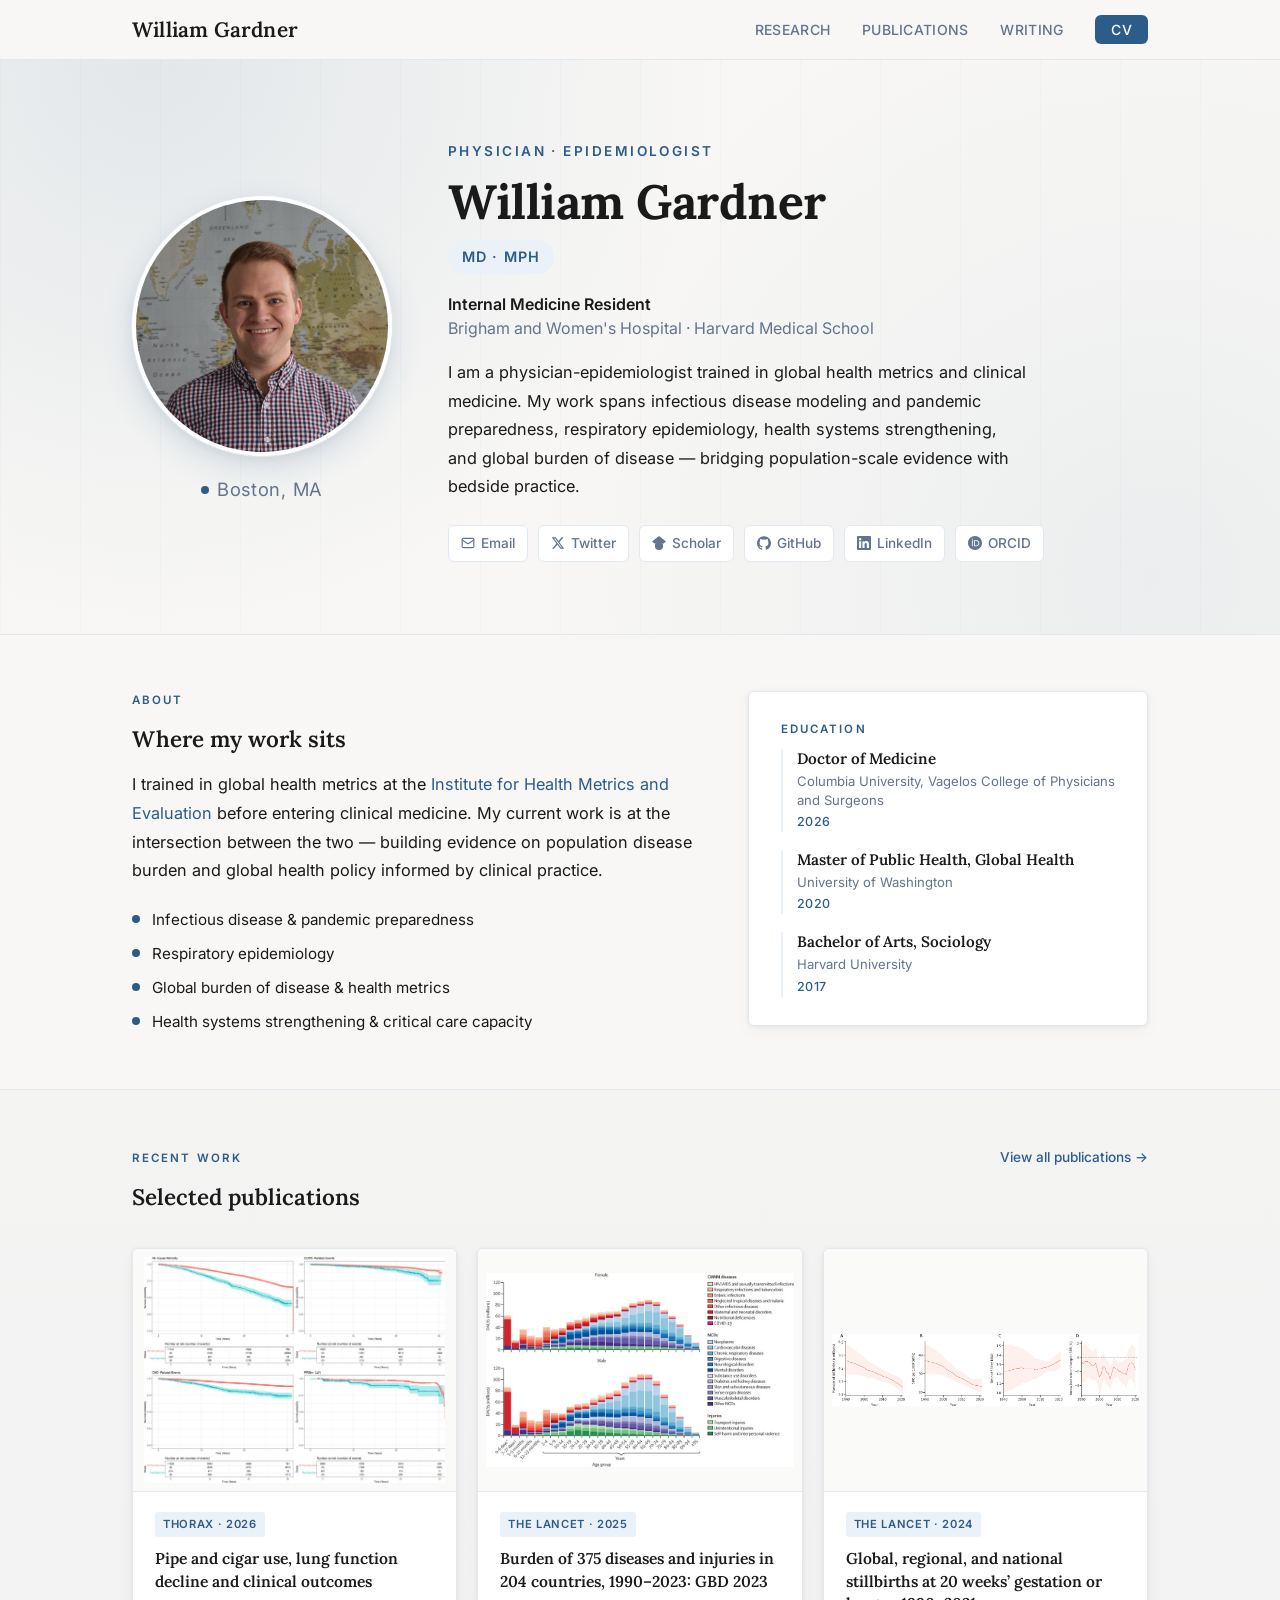
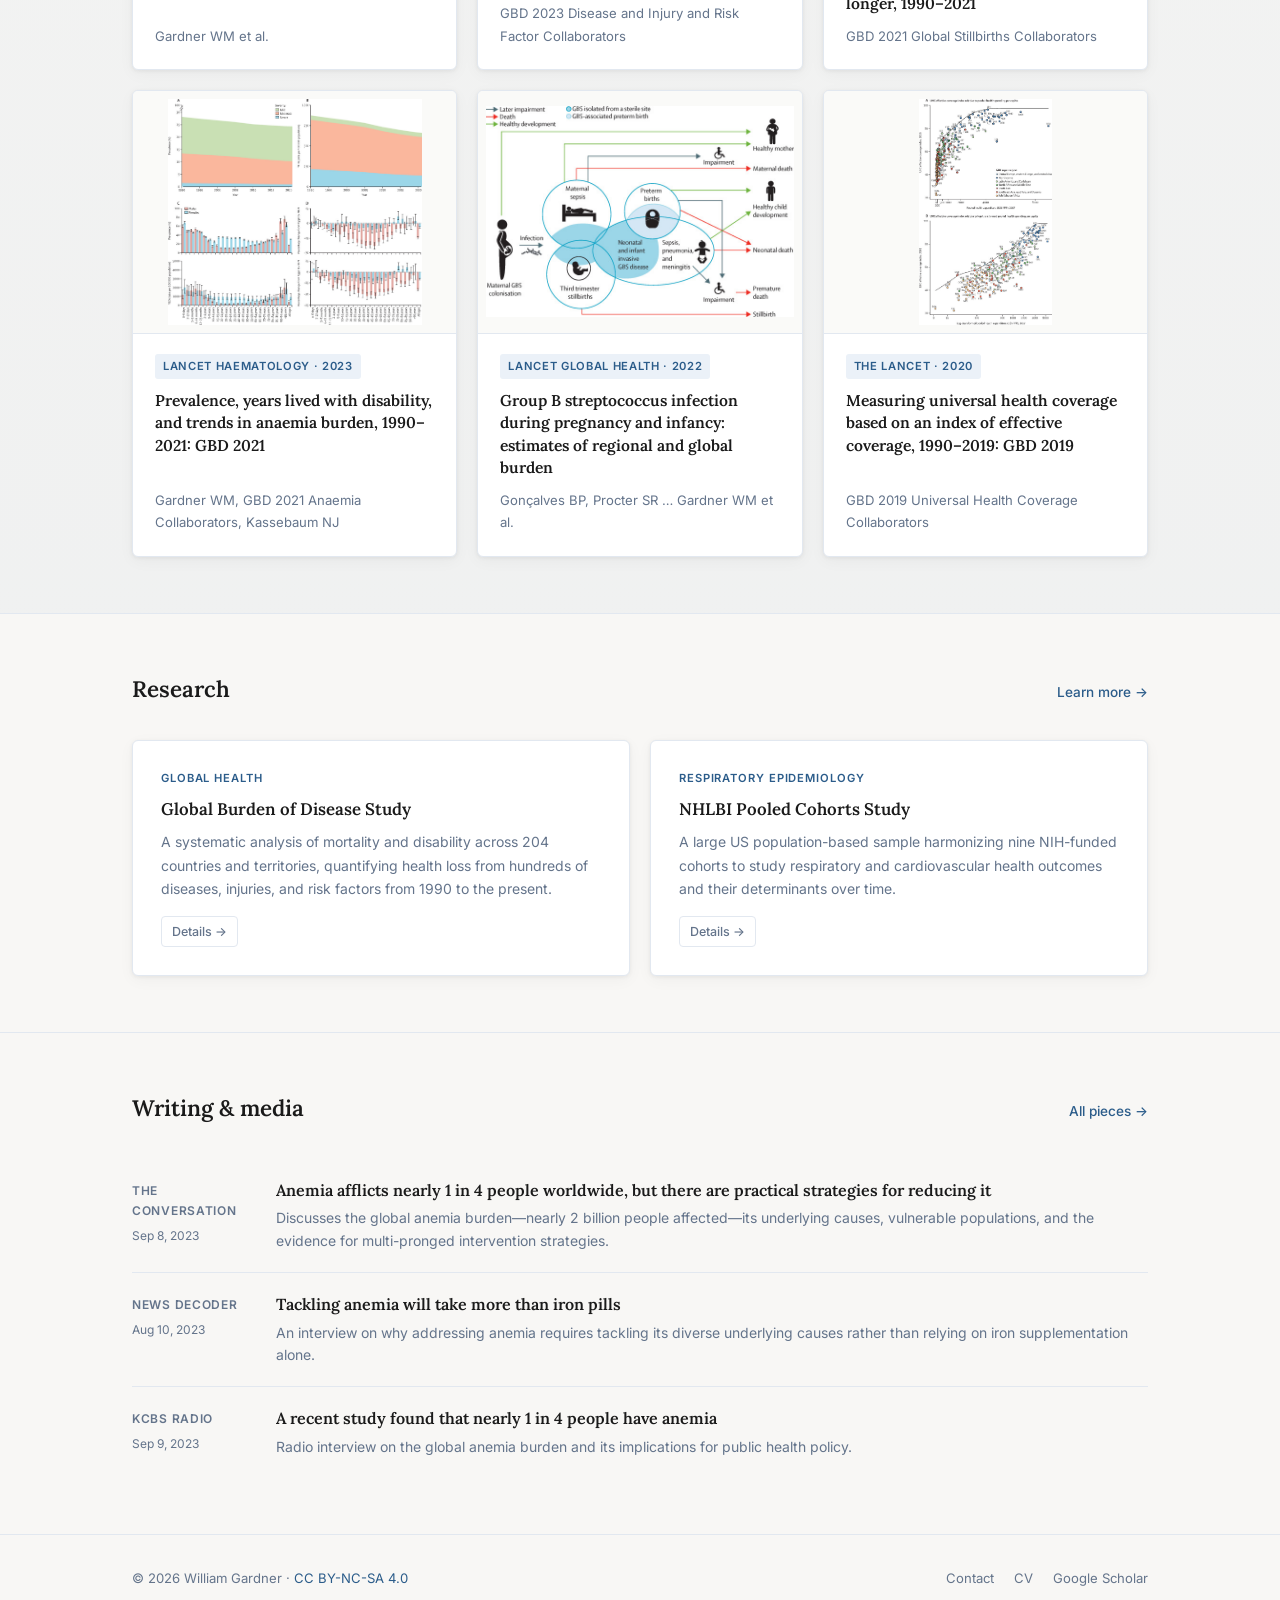
==== index.html @ 2d3c8140 "Replace Hugo site with custom static HTML/CSS/JS site Migrates willgardner.io from Hugo Academic (Wo" ====
<!DOCTYPE html>
<html lang="en">
<head>
  <meta charset="UTF-8">
  <meta name="viewport" content="width=device-width, initial-scale=1.0">
  <title>William Gardner — MD MPH</title>
  <meta name="description" content="William Gardner is an internal medicine resident at Brigham and Women's Hospital and a physician-epidemiologist working in global health, infectious disease, and respiratory epidemiology.">

  <link rel="icon" type="image/svg+xml" href="assets/favicon.svg">

  <meta property="og:type" content="website">
  <meta property="og:url" content="https://willgardner.io/">
  <meta property="og:title" content="William Gardner — MD MPH">
  <meta property="og:description" content="Internal medicine resident at Brigham and Women's Hospital and physician-epidemiologist working in global health, infectious disease, and respiratory epidemiology.">
  <meta property="og:image" content="https://willgardner.io/assets/photos/avatar.jpg">

  <meta name="twitter:card" content="summary">
  <meta name="twitter:site" content="@willmgardner">
  <meta name="twitter:creator" content="@willmgardner">
  <meta name="twitter:title" content="William Gardner — MD MPH">
  <meta name="twitter:description" content="Internal medicine resident at Brigham and Women's Hospital and physician-epidemiologist working in global health, infectious disease, and respiratory epidemiology.">
  <meta name="twitter:image" content="https://willgardner.io/assets/photos/avatar.jpg">

  <link rel="stylesheet" href="css/style.css">
</head>
<body>

  <!-- NAV -->
  <nav class="site-nav" aria-label="Main navigation">
    <div class="nav-inner">
      <a href="index.html" class="nav-wordmark">William Gardner</a>
      <button class="nav-toggle" aria-label="Toggle navigation" aria-expanded="false">
        <span></span><span></span><span></span>
      </button>
      <ul class="nav-links">
        <li><a href="research.html">Research</a></li>
        <li><a href="publications.html">Publications</a></li>
        <li><a href="writing.html">Writing</a></li>
        <li><a href="uploads/wmg_vita.pdf" target="_blank" rel="noopener" class="nav-cv">CV</a></li>
      </ul>
    </div>
  </nav>

  <!-- HERO -->
  <header class="hero hero--rich">
    <div class="hero-bg" aria-hidden="true"></div>
    <div class="container hero-container">

      <div class="hero-portrait">
        <div class="portrait-frame">
          <img src="assets/photos/avatar.jpg" alt="William Gardner" class="portrait-img">
        </div>
        <div class="portrait-caption">
          <span class="portrait-flag"></span>
          <span>Boston, MA</span>
        </div>
      </div>

      <div class="hero-content">
        <p class="hero-eyebrow">Physician &middot; Epidemiologist</p>
        <h1 class="hero-name">William Gardner</h1>
        <div class="hero-credentials">MD &middot; MPH</div>
        <p class="hero-role">
          <strong>Internal Medicine Resident</strong><br>Brigham and Women's Hospital &middot; Harvard Medical School
        </p>
        <p class="hero-bio">
          I am a physician-epidemiologist trained in global health metrics and clinical medicine. My work spans infectious disease modeling and pandemic preparedness, respiratory epidemiology, health systems strengthening, and global burden of disease &mdash; bridging population-scale evidence with bedside practice.
        </p>
        <div class="hero-links">
          <a href="mailto:wmgardn@gmail.com" class="hero-link" aria-label="Email">
            <svg width="14" height="14" viewBox="0 0 24 24" fill="none" stroke="currentColor" stroke-width="2" stroke-linecap="round" stroke-linejoin="round" aria-hidden="true"><rect x="2" y="4" width="20" height="16" rx="2"/><path d="m22 7-8.97 5.7a1.94 1.94 0 0 1-2.06 0L2 7"/></svg>
            Email
          </a>
          <a href="https://twitter.com/willmgardner" target="_blank" rel="noopener" class="hero-link" aria-label="Twitter">
            <svg width="14" height="14" viewBox="0 0 24 24" fill="currentColor" aria-hidden="true"><path d="M18.244 2.25h3.308l-7.227 8.26 8.502 11.24H16.17l-5.214-6.817L4.99 21.75H1.68l7.73-8.835L1.254 2.25H8.08l4.713 6.231zm-1.161 17.52h1.833L7.084 4.126H5.117z"/></svg>
            Twitter
          </a>
          <a href="https://scholar.google.com/citations?user=LbtdQcsAAAAJ&hl=en" target="_blank" rel="noopener" class="hero-link" aria-label="Google Scholar">
            <svg width="14" height="14" viewBox="0 0 24 24" fill="currentColor" aria-hidden="true"><path d="M12 24a7 7 0 1 1 0-14 7 7 0 0 1 0 14zm0-24L0 9.5l4.838 3.94A8 8 0 0 1 12 10a8 8 0 0 1 7.162 3.44L24 9.5z"/></svg>
            Scholar
          </a>
          <a href="https://github.com/willmgardner" target="_blank" rel="noopener" class="hero-link" aria-label="GitHub">
            <svg width="14" height="14" viewBox="0 0 24 24" fill="currentColor" aria-hidden="true"><path d="M12 .297c-6.63 0-12 5.373-12 12 0 5.303 3.438 9.8 8.205 11.385.6.113.82-.258.82-.577 0-.285-.01-1.04-.015-2.04-3.338.724-4.042-1.61-4.042-1.61C4.422 18.07 3.633 17.7 3.633 17.7c-1.087-.744.084-.729.084-.729 1.205.084 1.838 1.236 1.838 1.236 1.07 1.835 2.809 1.305 3.495.998.108-.776.417-1.305.76-1.605-2.665-.3-5.466-1.332-5.466-5.93 0-1.31.465-2.38 1.235-3.22-.135-.303-.54-1.523.105-3.176 0 0 1.005-.322 3.3 1.23.96-.267 1.98-.399 3-.405 1.02.006 2.04.138 3 .405 2.28-1.552 3.285-1.23 3.285-1.23.645 1.653.24 2.873.12 3.176.765.84 1.23 1.91 1.23 3.22 0 4.61-2.805 5.625-5.475 5.92.42.36.81 1.096.81 2.22 0 1.606-.015 2.896-.015 3.286 0 .315.21.69.825.57C20.565 22.092 24 17.592 24 12.297c0-6.627-5.373-12-12-12"/></svg>
            GitHub
          </a>
          <a href="https://www.linkedin.com/in/willmgardner/" target="_blank" rel="noopener" class="hero-link" aria-label="LinkedIn">
            <svg width="14" height="14" viewBox="0 0 24 24" fill="currentColor" aria-hidden="true"><path d="M20.447 20.452h-3.554v-5.569c0-1.328-.027-3.037-1.852-3.037-1.853 0-2.136 1.445-2.136 2.939v5.667H9.351V9h3.414v1.561h.046c.477-.9 1.637-1.85 3.37-1.85 3.601 0 4.267 2.37 4.267 5.455v6.286zM5.337 7.433a2.062 2.062 0 0 1-2.063-2.065 2.064 2.064 0 1 1 2.063 2.065zm1.782 13.019H3.555V9h3.564v11.452zM22.225 0H1.771C.792 0 0 .774 0 1.729v20.542C0 23.227.792 24 1.771 24h20.451C23.2 24 24 23.227 24 22.271V1.729C24 .774 23.2 0 22.222 0h.003z"/></svg>
            LinkedIn
          </a>
          <a href="https://orcid.org/0000-0002-7607-3586" target="_blank" rel="noopener" class="hero-link" aria-label="ORCID">
            <svg width="14" height="14" viewBox="0 0 24 24" fill="currentColor" aria-hidden="true"><path d="M12 0C5.372 0 0 5.372 0 12s5.372 12 12 12 12-5.372 12-12S18.628 0 12 0zM7.369 4.378c.525 0 .947.431.947.947s-.422.947-.947.947a.95.95 0 0 1-.947-.947c0-.525.422-.947.947-.947zm-.722 3.038h1.444v10.041H6.647V7.416zm3.562 0h3.9c3.712 0 5.344 2.653 5.344 5.025 0 2.578-2.016 5.016-5.325 5.016h-3.919V7.416zm1.444 1.303v7.444h2.297c3.272 0 3.872-2.484 3.872-3.722 0-2.016-1.284-3.722-3.862-3.722h-2.307z"/></svg>
            ORCID
          </a>
        </div>
      </div>

    </div>
  </header>

  <main>

    <!-- RESEARCH FOCUS / EDUCATION (rich split section) -->
    <section class="section section-focus">
      <div class="container">
        <div class="focus-grid">

          <div>
            <div class="kicker">About</div>
            <h2 class="section-title">Where my work sits</h2>
            <p class="focus-lede">
              I trained in global health metrics at the <a href="https://www.healthdata.org/" target="_blank" rel="noopener">Institute for Health Metrics and Evaluation</a> before entering clinical medicine. My current work is at the intersection between the two &mdash; building evidence on population disease burden and global health policy informed by clinical practice.
            </p>
            <ul class="focus-areas">
              <li class="focus-area"><span class="focus-dot"></span><span>Infectious disease &amp; pandemic preparedness</span></li>
              <li class="focus-area"><span class="focus-dot"></span><span>Respiratory epidemiology</span></li>
              <li class="focus-area"><span class="focus-dot"></span><span>Global burden of disease &amp; health metrics</span></li>
              <li class="focus-area"><span class="focus-dot"></span><span>Health systems strengthening &amp; critical care capacity</span></li>
            </ul>
          </div>

          <aside class="education-card">
            <div class="kicker">Education</div>
            <ul class="education-list">
              <li>
                <div class="education-degree">Doctor of Medicine</div>
                <div class="education-inst">Columbia University, Vagelos College of Physicians and Surgeons</div>
                <div class="education-year">2026</div>
              </li>
              <li>
                <div class="education-degree">Master of Public Health, Global Health</div>
                <div class="education-inst">University of Washington</div>
                <div class="education-year">2020</div>
              </li>
              <li>
                <div class="education-degree">Bachelor of Arts, Sociology</div>
                <div class="education-inst">Harvard University</div>
                <div class="education-year">2017</div>
              </li>
            </ul>
          </aside>

        </div>
      </div>
    </section>

    <!-- FEATURED PUBLICATIONS -->
    <section class="section section-tint">
      <div class="container">
        <div class="section-header">
          <div>
            <div class="kicker">Recent work</div>
            <h2 class="section-title">Selected publications</h2>
          </div>
          <a href="publications.html" class="section-link">View all publications &rarr;</a>
        </div>
        <div class="pub-cards">

          <a href="https://doi.org/10.1136/thorax-2025-224461" target="_blank" rel="noopener" class="pub-card-link">
            <div class="pub-card pub-card--with-image">
              <div class="pub-card-thumb">
                <img src="uploads/publications/gardner-pipe-2026/featured.jpg" alt="" loading="lazy">
              </div>
              <div class="pub-card-body">
                <span class="pub-journal-badge">Thorax &middot; 2026</span>
                <div class="pub-card-title">Pipe and cigar use, lung function decline and clinical outcomes</div>
                <div class="pub-card-meta">Gardner WM et al.</div>
              </div>
            </div>
          </a>

          <a href="https://doi.org/10.1016/S0140-6736(25)01637-X" target="_blank" rel="noopener" class="pub-card-link">
            <div class="pub-card pub-card--with-image">
              <div class="pub-card-thumb">
                <img src="uploads/publications/hay-burden-2025/featured.jpg" alt="" loading="lazy">
              </div>
              <div class="pub-card-body">
                <span class="pub-journal-badge">The Lancet &middot; 2025</span>
                <div class="pub-card-title">Burden of 375 diseases and injuries in 204 countries, 1990&ndash;2023: GBD 2023</div>
                <div class="pub-card-meta">GBD 2023 Disease and Injury and Risk Factor Collaborators</div>
              </div>
            </div>
          </a>

          <a href="https://doi.org/10.1016/S0140-6736(24)01925-1" target="_blank" rel="noopener" class="pub-card-link">
            <div class="pub-card pub-card--with-image">
              <div class="pub-card-thumb">
                <img src="uploads/publications/comfort-global-2024/featured.jpg" alt="" loading="lazy">
              </div>
              <div class="pub-card-body">
                <span class="pub-journal-badge">The Lancet &middot; 2024</span>
                <div class="pub-card-title">Global, regional, and national stillbirths at 20 weeks&rsquo; gestation or longer, 1990&ndash;2021</div>
                <div class="pub-card-meta">GBD 2021 Global Stillbirths Collaborators</div>
              </div>
            </div>
          </a>

          <a href="https://doi.org/10.1016/S2352-3026(23)00160-6" target="_blank" rel="noopener" class="pub-card-link">
            <div class="pub-card pub-card--with-image">
              <div class="pub-card-thumb">
                <img src="uploads/publications/gardner-prevalence-2023/featured.jpg" alt="" loading="lazy">
              </div>
              <div class="pub-card-body">
                <span class="pub-journal-badge">Lancet Haematology &middot; 2023</span>
                <div class="pub-card-title">Prevalence, years lived with disability, and trends in anaemia burden, 1990&ndash;2021: GBD 2021</div>
                <div class="pub-card-meta">Gardner WM, GBD 2021 Anaemia Collaborators, Kassebaum NJ</div>
              </div>
            </div>
          </a>

          <a href="https://doi.org/10.1016/S2214-109X(22)00093-6" target="_blank" rel="noopener" class="pub-card-link">
            <div class="pub-card pub-card--with-image">
              <div class="pub-card-thumb">
                <img src="uploads/publications/goncalves-group-2022/featured.jpg" alt="" loading="lazy">
              </div>
              <div class="pub-card-body">
                <span class="pub-journal-badge">Lancet Global Health &middot; 2022</span>
                <div class="pub-card-title">Group B streptococcus infection during pregnancy and infancy: estimates of regional and global burden</div>
                <div class="pub-card-meta">Gon&ccedil;alves BP, Procter SR &hellip; Gardner WM et al.</div>
              </div>
            </div>
          </a>

          <a href="https://doi.org/10.1016/S0140-6736(20)30750-9" target="_blank" rel="noopener" class="pub-card-link">
            <div class="pub-card pub-card--with-image">
              <div class="pub-card-thumb">
                <img src="uploads/publications/lozano-measuring-2020/featured.jpg" alt="" loading="lazy">
              </div>
              <div class="pub-card-body">
                <span class="pub-journal-badge">The Lancet &middot; 2020</span>
                <div class="pub-card-title">Measuring universal health coverage based on an index of effective coverage, 1990&ndash;2019: GBD 2019</div>
                <div class="pub-card-meta">GBD 2019 Universal Health Coverage Collaborators</div>
              </div>
            </div>
          </a>

        </div>
      </div>
    </section>

    <!-- RESEARCH PROJECTS -->
    <section class="section">
      <div class="container">
        <div class="section-header">
          <h2 class="section-title">Research</h2>
          <a href="research.html" class="section-link">Learn more &rarr;</a>
        </div>
        <div class="research-tiles">

          <div class="research-tile">
            <div class="research-tile-tag">Global Health</div>
            <div class="research-tile-title">Global Burden of Disease Study</div>
            <p class="research-tile-desc">
              A systematic analysis of mortality and disability across 204 countries and territories, quantifying health loss from hundreds of diseases, injuries, and risk factors from 1990 to the present.
            </p>
            <div class="research-tile-links">
              <a href="research.html#gbd" class="link-btn">Details &rarr;</a>
            </div>
          </div>

          <div class="research-tile">
            <div class="research-tile-tag">Respiratory Epidemiology</div>
            <div class="research-tile-title">NHLBI Pooled Cohorts Study</div>
            <p class="research-tile-desc">
              A large US population-based sample harmonizing nine NIH-funded cohorts to study respiratory and cardiovascular health outcomes and their determinants over time.
            </p>
            <div class="research-tile-links">
              <a href="research.html#nhlbi" class="link-btn">Details &rarr;</a>
            </div>
          </div>

        </div>
      </div>
    </section>

    <!-- WRITING -->
    <section class="section">
      <div class="container">
        <div class="section-header">
          <h2 class="section-title">Writing &amp; media</h2>
          <a href="writing.html" class="section-link">All pieces &rarr;</a>
        </div>
        <div class="writing-list">

          <div class="writing-item">
            <div>
              <div class="writing-outlet">The Conversation</div>
              <div class="writing-date">Sep 8, 2023</div>
            </div>
            <div>
              <div class="writing-title">
                <a href="https://theconversation.com/anemia-afflicts-nearly-1-in-4-people-worldwide-but-there-are-practical-strategies-for-reducing-it-212177" target="_blank" rel="noopener">
                  Anemia afflicts nearly 1 in 4 people worldwide, but there are practical strategies for reducing it
                </a>
              </div>
              <p class="writing-summary">Discusses the global anemia burden—nearly 2 billion people affected—its underlying causes, vulnerable populations, and the evidence for multi-pronged intervention strategies.</p>
            </div>
          </div>

          <div class="writing-item">
            <div>
              <div class="writing-outlet">News Decoder</div>
              <div class="writing-date">Aug 10, 2023</div>
            </div>
            <div>
              <div class="writing-title">
                <a href="https://news-decoder.com/tackling-anemia-will-take-more-than-iron-pills/" target="_blank" rel="noopener">
                  Tackling anemia will take more than iron pills
                </a>
              </div>
              <p class="writing-summary">An interview on why addressing anemia requires tackling its diverse underlying causes rather than relying on iron supplementation alone.</p>
            </div>
          </div>

          <div class="writing-item">
            <div>
              <div class="writing-outlet">KCBS Radio</div>
              <div class="writing-date">Sep 9, 2023</div>
            </div>
            <div>
              <div class="writing-title">
                <a href="https://omny.fm/shows/kcbsam-on-demand/a-recent-study-found-that-nearly-1-in-4-people" target="_blank" rel="noopener">
                  A recent study found that nearly 1 in 4 people have anemia
                </a>
              </div>
              <p class="writing-summary">Radio interview on the global anemia burden and its implications for public health policy.</p>
            </div>
          </div>

        </div>
      </div>
    </section>
  </main>

  <!-- FOOTER -->
  <footer class="site-footer">
    <div class="footer-inner">
      <span class="footer-copy">&copy; 2026 William Gardner &middot; <a href="https://creativecommons.org/licenses/by-nc-sa/4.0/" target="_blank" rel="noopener">CC BY-NC-SA 4.0</a></span>
      <div class="footer-links">
        <a href="mailto:wmgardn@gmail.com">Contact</a>
        <a href="uploads/wmg_vita.pdf" target="_blank" rel="noopener">CV</a>
        <a href="https://scholar.google.com/citations?user=LbtdQcsAAAAJ&hl=en" target="_blank" rel="noopener">Google Scholar</a>
      </div>
    </div>
  </footer>

  <script src="js/main.js"></script>
</body>
</html>
---- css/style.css ----
/* ============================================================
   DESIGN SYSTEM
   ============================================================ */

@import url('https://fonts.googleapis.com/css2?family=Lora:ital,wght@0,400;0,500;0,600;0,700;1,400;1,500&family=Inter:wght@300;400;500;600&display=swap');

:root {
  --bg:          #F8F7F5;
  --surface:     #FFFFFF;
  --text:        #1A1A1A;
  --text-muted:  #64748B;
  --accent:      #2B5C8A;
  --accent-light:#EBF1F8;
  --accent-hover:#1E4266;
  --border:      #E2E8F0;
  --shadow:      0 1px 4px rgba(0,0,0,0.06), 0 4px 16px rgba(0,0,0,0.04);

  --font-serif:  'Lora', Georgia, serif;
  --font-sans:   'Inter', system-ui, sans-serif;

  --radius:      6px;
  --max-width:   1080px;
  --nav-height:  60px;
}

/* ============================================================
   RESET & BASE
   ============================================================ */

*, *::before, *::after { box-sizing: border-box; margin: 0; padding: 0; }

html { scroll-behavior: smooth; }

body {
  font-family: var(--font-sans);
  font-size: 16px;
  line-height: 1.7;
  color: var(--text);
  background: var(--bg);
  -webkit-font-smoothing: antialiased;
}

a {
  color: var(--accent);
  text-decoration: none;
}
a:hover { color: var(--accent-hover); text-decoration: underline; }

img { display: block; max-width: 100%; }

/* ============================================================
   LAYOUT
   ============================================================ */

.container {
  max-width: var(--max-width);
  margin: 0 auto;
  padding: 0 32px;
}

/* ============================================================
   NAVIGATION
   ============================================================ */

.site-nav {
  position: sticky;
  top: 0;
  z-index: 100;
  background: rgba(248, 247, 245, 0.95);
  backdrop-filter: blur(8px);
  border-bottom: 1px solid var(--border);
  height: var(--nav-height);
}

.nav-inner {
  max-width: var(--max-width);
  margin: 0 auto;
  padding: 0 32px;
  height: 100%;
  display: flex;
  align-items: center;
  justify-content: space-between;
}

.nav-wordmark {
  font-family: var(--font-serif);
  font-size: 1.3rem;
  font-weight: 600;
  color: var(--text);
  letter-spacing: 0.01em;
}
.nav-wordmark:hover { text-decoration: none; color: var(--accent); }

.nav-links {
  display: flex;
  align-items: center;
  gap: 32px;
  list-style: none;
}

.nav-links a {
  font-size: 0.875rem;
  font-weight: 500;
  color: var(--text-muted);
  letter-spacing: 0.02em;
  text-transform: uppercase;
  transition: color 0.15s;
}
.nav-links a:hover,
.nav-links a.active { color: var(--accent); text-decoration: none; }

.nav-links .nav-cv {
  background: var(--accent);
  color: #fff;
  padding: 6px 16px;
  border-radius: var(--radius);
  transition: background 0.15s;
}
.nav-links .nav-cv:hover { background: var(--accent-hover); }

/* Mobile hamburger */
.nav-toggle {
  display: none;
  flex-direction: column;
  gap: 5px;
  cursor: pointer;
  background: none;
  border: none;
  padding: 4px;
}
.nav-toggle span {
  display: block;
  width: 22px;
  height: 2px;
  background: var(--text);
  border-radius: 2px;
  transition: all 0.2s;
}

@media (max-width: 640px) {
  .nav-toggle { display: flex; }
  .nav-links {
    display: none;
    position: absolute;
    top: var(--nav-height);
    left: 0;
    right: 0;
    background: var(--bg);
    border-bottom: 1px solid var(--border);
    flex-direction: column;
    align-items: flex-start;
    gap: 0;
    padding: 8px 0;
  }
  .nav-links.open { display: flex; }
  .nav-links li { width: 100%; }
  .nav-links a {
    display: block;
    padding: 12px 32px;
    text-transform: none;
    font-size: 1rem;
  }
  .nav-links .nav-cv {
    margin: 8px 32px;
    display: inline-block;
    width: auto;
  }
}

/* ============================================================
   PAGE HEADER (inner pages)
   ============================================================ */

.page-header {
  padding: 56px 0 40px;
  border-bottom: 1px solid var(--border);
  margin-bottom: 48px;
}

.page-header h1 {
  font-family: var(--font-serif);
  font-size: 2rem;
  font-weight: 600;
  color: var(--text);
  margin-bottom: 8px;
}

.page-header p {
  color: var(--text-muted);
  font-size: 1rem;
}

/* ============================================================
   HOMEPAGE HERO (rich variant with portrait)
   ============================================================ */

.hero--rich {
  position: relative;
  padding: 80px 0 72px;
  border-bottom: 1px solid var(--border);
  overflow: hidden;
}

.hero-bg {
  position: absolute;
  inset: 0;
  z-index: 0;
  background:
    radial-gradient(circle at 12% 0%, rgba(43,92,138,0.10) 0%, transparent 45%),
    radial-gradient(circle at 90% 90%, rgba(43,92,138,0.06) 0%, transparent 50%),
    linear-gradient(180deg, var(--bg) 0%, var(--bg) 100%);
}

.hero-bg::before {
  content: "";
  position: absolute;
  inset: 0;
  background-image:
    linear-gradient(to right, rgba(43,92,138,0.04) 1px, transparent 1px);
  background-size: 80px 100%;
  opacity: 0.7;
}

.hero-container {
  position: relative;
  z-index: 1;
  display: grid;
  grid-template-columns: 260px 1fr;
  gap: 56px;
  align-items: center;
}

@media (max-width: 720px) {
  .hero-container { grid-template-columns: 1fr; gap: 32px; justify-items: center; text-align: center; }
}

.hero-portrait { text-align: center; }

.portrait-frame {
  width: 260px;
  height: 260px;
  border-radius: 50%;
  overflow: hidden;
  border: 4px solid #fff;
  box-shadow:
    0 0 0 1px var(--border),
    0 12px 32px rgba(43, 92, 138, 0.15),
    0 4px 12px rgba(0,0,0,0.06);
  position: relative;
}

.portrait-frame::after {
  content: "";
  position: absolute;
  inset: 0;
  border-radius: 50%;
  background: linear-gradient(135deg, transparent 60%, rgba(43,92,138,0.05));
  pointer-events: none;
}

.portrait-img {
  width: 100%;
  height: 100%;
  object-fit: cover;
  display: block;
}

.portrait-caption {
  margin-top: 18px;
  font-size: 1.15rem;
  color: var(--text-muted);
  letter-spacing: 0.04em;
  display: inline-flex;
  align-items: center;
  gap: 8px;
}

.portrait-flag {
  display: inline-block;
  width: 8px;
  height: 8px;
  border-radius: 50%;
  background: var(--accent);
}

.hero-content { min-width: 0; }

@media (max-width: 720px) {
  .hero-content { display: flex; flex-direction: column; align-items: center; }
}

.hero-eyebrow {
  font-size: 0.85rem;
  font-weight: 600;
  letter-spacing: 0.18em;
  text-transform: uppercase;
  color: var(--accent);
  margin-bottom: 14px;
}

.hero-name {
  font-family: var(--font-serif);
  font-size: 3rem;
  font-weight: 700;
  line-height: 1.05;
  margin-bottom: 12px;
  color: var(--text);
  letter-spacing: -0.01em;
}

@media (max-width: 720px) { .hero-name { font-size: 2.4rem; } }

.hero-credentials {
  display: inline-flex;
  align-items: center;
  gap: 6px;
  background: var(--accent-light);
  color: var(--accent);
  font-size: 0.9rem;
  font-weight: 600;
  letter-spacing: 0.08em;
  text-transform: uppercase;
  padding: 5px 14px;
  border-radius: 20px;
  margin-bottom: 18px;
}

.hero-role {
  font-size: 1rem;
  color: var(--text-muted);
  margin-bottom: 18px;
  line-height: 1.5;
}

.hero-role strong { color: var(--text); font-weight: 600; }

.hero-bio {
  font-size: 1.02rem;
  color: var(--text);
  line-height: 1.75;
  margin-bottom: 24px;
  max-width: 580px;
}

.hero-links {
  display: flex;
  flex-wrap: wrap;
  gap: 10px;
  align-items: center;
}

@media (max-width: 720px) { .hero-links { justify-content: center; } }

.hero-link {
  display: inline-flex;
  align-items: center;
  gap: 6px;
  color: var(--text-muted);
  font-size: 0.85rem;
  font-weight: 500;
  padding: 6px 12px;
  border: 1px solid var(--border);
  border-radius: var(--radius);
  transition: all 0.15s;
  background: var(--surface);
}
.hero-link:hover {
  color: var(--accent);
  border-color: var(--accent);
  text-decoration: none;
}
.hero-link svg { flex-shrink: 0; }

/* ============================================================
   SECTION KICKERS
   ============================================================ */

.kicker {
  font-size: 0.72rem;
  font-weight: 600;
  letter-spacing: 0.18em;
  text-transform: uppercase;
  color: var(--accent);
  margin-bottom: 10px;
}

/* ============================================================
   FOCUS / EDUCATION SPLIT SECTION
   ============================================================ */

.section-focus { padding-top: 64px; padding-bottom: 64px; }

.focus-grid {
  display: grid;
  grid-template-columns: 1.4fr 1fr;
  gap: 56px;
  align-items: start;
}

@media (max-width: 720px) {
  .focus-grid { grid-template-columns: 1fr; gap: 40px; }
}

.focus-lede {
  font-size: 1.02rem;
  line-height: 1.75;
  color: var(--text);
  margin: 12px 0 24px;
  max-width: 580px;
}

.focus-areas {
  list-style: none;
  display: flex;
  flex-direction: column;
  gap: 12px;
}

.focus-area {
  display: flex;
  align-items: flex-start;
  gap: 12px;
  font-size: 0.95rem;
  color: var(--text);
  line-height: 1.45;
}

.focus-dot {
  width: 8px;
  height: 8px;
  border-radius: 50%;
  background: var(--accent);
  margin-top: 6px;
  flex-shrink: 0;
}

.education-card {
  background: var(--surface);
  border: 1px solid var(--border);
  border-radius: var(--radius);
  padding: 28px 32px;
  box-shadow: var(--shadow);
}

.education-list {
  list-style: none;
  display: flex;
  flex-direction: column;
  gap: 18px;
  margin-top: 6px;
}

.education-list li {
  padding-left: 14px;
  border-left: 2px solid var(--accent-light);
  transition: border-color 0.15s;
}
.education-list li:hover { border-left-color: var(--accent); }

.education-degree {
  font-family: var(--font-serif);
  font-size: 0.95rem;
  font-weight: 600;
  color: var(--text);
  line-height: 1.3;
  margin-bottom: 3px;
}

.education-inst {
  font-size: 0.82rem;
  color: var(--text-muted);
  line-height: 1.4;
  margin-bottom: 2px;
}

.education-year {
  font-size: 0.78rem;
  font-weight: 500;
  color: var(--accent);
  letter-spacing: 0.04em;
}

/* ============================================================
   SECTION TINT (alternating background)
   ============================================================ */

.section-tint {
  background: linear-gradient(180deg, rgba(43,92,138,0.025), rgba(43,92,138,0.04));
}

/* ============================================================
   SECTION HEADERS
   ============================================================ */

.section {
  padding: 56px 0;
  border-bottom: 1px solid var(--border);
}
.section:last-of-type { border-bottom: none; }

.section-header {
  display: flex;
  justify-content: space-between;
  align-items: baseline;
  margin-bottom: 32px;
}

.section-title {
  font-family: var(--font-serif);
  font-size: 1.4rem;
  font-weight: 600;
  color: var(--text);
}

.section-link {
  font-size: 0.85rem;
  font-weight: 500;
  color: var(--accent);
}

/* ============================================================
   PUBLICATION CARDS (homepage featured)
   ============================================================ */

.pub-cards {
  display: grid;
  grid-template-columns: repeat(auto-fill, minmax(280px, 1fr));
  gap: 20px;
}

.pub-card-link {
  text-decoration: none;
  color: inherit;
  display: block;
}
.pub-card-link:hover { text-decoration: none; color: inherit; }

.pub-card {
  background: var(--surface);
  border: 1px solid var(--border);
  border-radius: var(--radius);
  overflow: hidden;
  box-shadow: var(--shadow);
  display: flex;
  flex-direction: column;
  height: 100%;
  transition: box-shadow 0.2s ease, border-color 0.2s ease, transform 0.2s ease;
}
.pub-card-link:hover .pub-card {
  box-shadow: 0 8px 28px rgba(43, 92, 138, 0.15);
  border-color: var(--accent);
  transform: translateY(-2px);
}

.pub-card--with-image .pub-card-thumb {
  width: 100%;
  aspect-ratio: 4 / 3;
  overflow: hidden;
  background: #FAFAF8;
  border-bottom: 1px solid var(--border);
  display: flex;
  align-items: center;
  justify-content: center;
  padding: 8px;
}

.pub-card--with-image .pub-card-thumb img {
  max-width: 100%;
  max-height: 100%;
  width: auto;
  height: auto;
  object-fit: contain;
  display: block;
  transition: opacity 0.2s ease;
}
.pub-card-link:hover .pub-card-thumb img { opacity: 0.92; }

.pub-card-body {
  padding: 20px 22px 22px;
  display: flex;
  flex-direction: column;
  gap: 10px;
  flex: 1;
}

.pub-card:not(.pub-card--with-image) {
  padding: 24px;
  gap: 12px;
}

.pub-journal-badge {
  display: inline-block;
  font-size: 0.7rem;
  font-weight: 600;
  letter-spacing: 0.06em;
  text-transform: uppercase;
  color: var(--accent);
  background: var(--accent-light);
  padding: 3px 8px;
  border-radius: 3px;
  width: fit-content;
}

.pub-card-title {
  font-family: var(--font-serif);
  font-size: 0.975rem;
  font-weight: 600;
  line-height: 1.45;
  color: var(--text);
  flex: 1;
}

.pub-card-title a {
  color: var(--text);
  text-decoration: none;
}
.pub-card-title a:hover { color: var(--accent); }

.pub-card-meta {
  font-size: 0.82rem;
  color: var(--text-muted);
}

.pub-card-links {
  display: flex;
  flex-wrap: wrap;
  gap: 8px;
  margin-top: auto;
}

/* ============================================================
   LINK BUTTONS
   ============================================================ */

.link-btn {
  display: inline-flex;
  align-items: center;
  gap: 4px;
  font-size: 0.78rem;
  font-weight: 500;
  padding: 4px 10px;
  border-radius: 4px;
  border: 1px solid var(--border);
  color: var(--text-muted);
  background: transparent;
  cursor: pointer;
  text-decoration: none;
  transition: all 0.15s;
  white-space: nowrap;
}
.link-btn:hover {
  color: var(--accent);
  border-color: var(--accent);
  background: var(--accent-light);
  text-decoration: none;
}

/* ============================================================
   RESEARCH TILES
   ============================================================ */

.research-tiles {
  display: grid;
  grid-template-columns: 1fr 1fr;
  gap: 20px;
}

@media (max-width: 560px) {
  .research-tiles { grid-template-columns: 1fr; }
}

.research-tile {
  background: var(--surface);
  border: 1px solid var(--border);
  border-radius: var(--radius);
  padding: 28px;
  box-shadow: var(--shadow);
}

.research-tile-tag {
  font-size: 0.7rem;
  font-weight: 600;
  letter-spacing: 0.08em;
  text-transform: uppercase;
  color: var(--accent);
  margin-bottom: 10px;
}

.research-tile-title {
  font-family: var(--font-serif);
  font-size: 1.05rem;
  font-weight: 600;
  margin-bottom: 10px;
  color: var(--text);
  line-height: 1.35;
}

.research-tile-desc {
  font-size: 0.875rem;
  color: var(--text-muted);
  line-height: 1.65;
  margin-bottom: 16px;
}

.research-tile-links {
  display: flex;
  flex-wrap: wrap;
  gap: 8px;
}

/* ============================================================
   WRITING ITEMS
   ============================================================ */

.writing-list {
  display: flex;
  flex-direction: column;
  gap: 0;
}

.writing-item {
  display: grid;
  grid-template-columns: 120px 1fr;
  gap: 24px;
  padding: 20px 0;
  border-bottom: 1px solid var(--border);
  align-items: start;
}
.writing-item:last-child { border-bottom: none; }

@media (max-width: 500px) {
  .writing-item { grid-template-columns: 1fr; gap: 8px; }
}

.writing-outlet {
  font-size: 0.75rem;
  font-weight: 600;
  letter-spacing: 0.06em;
  text-transform: uppercase;
  color: var(--text-muted);
  padding-top: 2px;
}

.writing-date {
  font-size: 0.75rem;
  color: var(--text-muted);
  margin-top: 4px;
}

.writing-title {
  font-family: var(--font-serif);
  font-size: 1rem;
  font-weight: 600;
  line-height: 1.4;
  margin-bottom: 6px;
}
.writing-title a { color: var(--text); }
.writing-title a:hover { color: var(--accent); }

.writing-summary {
  font-size: 0.875rem;
  color: var(--text-muted);
  line-height: 1.6;
}

/* ============================================================
   PUBLICATIONS PAGE — FILTER BAR
   ============================================================ */

.filter-section {
  display: flex;
  flex-wrap: wrap;
  gap: 18px;
  align-items: center;
  margin-bottom: 28px;
  padding-bottom: 14px;
  border-bottom: 1px solid var(--border);
  font-size: 0.85rem;
}

.filter-group {
  display: flex;
  align-items: center;
  gap: 8px;
  flex-wrap: wrap;
  position: relative;
}

.filter-group + .filter-group::before {
  content: "";
  position: absolute;
  left: -10px;
  top: 4px;
  bottom: 4px;
  width: 1px;
  background: var(--border);
}

.filter-label {
  font-size: 0.7rem;
  font-weight: 600;
  letter-spacing: 0.1em;
  text-transform: uppercase;
  color: var(--text-muted);
}

.filter-count-wrap {
  margin-left: auto;
}

.filter-count {
  font-size: 0.78rem;
  color: var(--text-muted);
}

.filter-bar {
  display: flex;
  align-items: center;
  gap: 2px;
  flex-wrap: wrap;
}

.filter-btn {
  padding: 4px 11px;
  border-radius: 14px;
  border: 1px solid transparent;
  background: transparent;
  color: var(--text-muted);
  font-family: var(--font-sans);
  font-size: 0.8rem;
  font-weight: 500;
  cursor: pointer;
  transition: all 0.15s;
}
.filter-btn:hover {
  border-color: var(--accent);
  color: var(--accent);
}
.filter-btn.active {
  background: var(--accent);
  border-color: var(--accent);
  color: #fff;
}

/* ============================================================
   PUBLICATIONS LIST (publications.html)
   ============================================================ */

.pub-year-group { margin-bottom: 48px; }

.pub-year-label {
  font-family: var(--font-serif);
  font-size: 1.1rem;
  font-weight: 600;
  color: var(--text-muted);
  margin-bottom: 16px;
  padding-bottom: 8px;
  border-bottom: 2px solid var(--border);
}

.pub-list {
  display: flex;
  flex-direction: column;
  gap: 0;
}

.pub-entry {
  display: grid;
  grid-template-columns: 1fr;
  padding: 20px 0;
  border-bottom: 1px solid var(--border);
}
.pub-entry:last-child { border-bottom: none; }

.pub-entry-header {
  display: flex;
  align-items: flex-start;
  gap: 12px;
  margin-bottom: 6px;
  flex-wrap: wrap;
}

.pub-entry-title {
  font-family: var(--font-serif);
  font-size: 1rem;
  font-weight: 600;
  line-height: 1.45;
  color: var(--text);
  flex: 1;
}
.pub-entry-title a { color: var(--text); }
.pub-entry-title a:hover { color: var(--accent); text-decoration: none; }

.type-badge {
  display: inline-block;
  font-size: 0.66rem;
  font-weight: 600;
  letter-spacing: 0.06em;
  text-transform: uppercase;
  padding: 2px 8px;
  border-radius: 3px;
  white-space: nowrap;
  margin-left: 6px;
  vertical-align: 1px;
}
.type-badge--abstract {
  background: #FEF3E2;
  color: #9A4F00;
  border: 1px solid #FED7AA;
}

.pub-entry-authors {
  font-size: 0.875rem;
  color: var(--text-muted);
  line-height: 1.5;
  margin-bottom: 4px;
}
.pub-entry-authors .author-me {
  color: var(--text);
  font-weight: 600;
}

.pub-entry-venue {
  font-size: 0.875rem;
  color: var(--text-muted);
  font-style: italic;
  margin-bottom: 10px;
}

.pub-entry-venue .journal-name {
  font-style: normal;
  font-weight: 500;
  color: var(--accent);
}

.pub-entry-links {
  display: flex;
  flex-wrap: wrap;
  gap: 6px;
}

/* Publication entry with thumbnail */
.pub-entry--with-image {
  display: grid;
  grid-template-columns: 220px 1fr;
  gap: 24px;
  align-items: start;
}

@media (max-width: 640px) {
  .pub-entry--with-image {
    grid-template-columns: 140px 1fr;
    gap: 16px;
  }
}

.pub-entry-thumb {
  flex-shrink: 0;
  width: 100%;
  aspect-ratio: 4 / 3;
  border-radius: 4px;
  border: 1px solid var(--border);
  background: #FAFAF8;
  display: flex;
  align-items: center;
  justify-content: center;
  padding: 8px;
  overflow: hidden;
}

.pub-entry-thumb img {
  width: 100%;
  height: 100%;
  object-fit: contain;
  display: block;
}

.pub-entry-body {
  min-width: 0;
}

/* Authors expand/collapse */
.authors-short { display: inline; }
.authors-full { display: none; }
.authors-full.expanded { display: inline; }
.authors-short.collapsed { display: none; }

.authors-toggle {
  background: none;
  border: none;
  color: var(--accent);
  font-size: 0.8rem;
  cursor: pointer;
  padding: 0 2px;
  font-family: var(--font-sans);
}
.authors-toggle:hover { text-decoration: underline; }

/* ============================================================
   RESEARCH PAGE
   ============================================================ */

.research-section {
  padding: 40px 0;
  border-bottom: 1px solid var(--border);
}
.research-section:last-child { border-bottom: none; }

.research-banner {
  width: 100%;
  height: 200px;
  object-fit: cover;
  border-radius: var(--radius);
  border: 1px solid var(--border);
  margin-bottom: 24px;
  display: block;
  background: #FAFAF8;
}

@media (max-width: 640px) {
  .research-banner { height: 140px; }
}

.research-tag {
  font-size: 0.7rem;
  font-weight: 600;
  letter-spacing: 0.08em;
  text-transform: uppercase;
  color: var(--accent);
  margin-bottom: 8px;
}

.research-title {
  font-family: var(--font-serif);
  font-size: 1.6rem;
  font-weight: 600;
  margin-bottom: 16px;
  line-height: 1.3;
}

.research-body {
  font-size: 0.975rem;
  line-height: 1.8;
  color: var(--text);
  max-width: 720px;
  margin-bottom: 24px;
}

.research-body p + p { margin-top: 1em; }

.research-links {
  display: flex;
  flex-wrap: wrap;
  gap: 10px;
}

/* ============================================================
   WRITING PAGE
   ============================================================ */

.writing-card {
  background: var(--surface);
  border: 1px solid var(--border);
  border-radius: var(--radius);
  padding: 28px;
  box-shadow: var(--shadow);
  margin-bottom: 20px;
}

.writing-card-outlet {
  font-size: 0.7rem;
  font-weight: 700;
  letter-spacing: 0.1em;
  text-transform: uppercase;
  color: var(--text-muted);
  margin-bottom: 6px;
}

.writing-card-date {
  font-size: 0.8rem;
  color: var(--text-muted);
  margin-bottom: 12px;
}

.writing-card-title {
  font-family: var(--font-serif);
  font-size: 1.15rem;
  font-weight: 600;
  line-height: 1.4;
  margin-bottom: 10px;
}
.writing-card-title a { color: var(--text); }
.writing-card-title a:hover { color: var(--accent); }

.writing-card-body {
  font-size: 0.9rem;
  color: var(--text-muted);
  line-height: 1.7;
  margin-bottom: 16px;
}

/* ============================================================
   FOOTER
   ============================================================ */

.site-footer {
  border-top: 1px solid var(--border);
  padding: 32px 0;
  margin-top: 0;
}

.footer-inner {
  max-width: var(--max-width);
  margin: 0 auto;
  padding: 0 32px;
  display: flex;
  justify-content: space-between;
  align-items: center;
  gap: 16px;
  flex-wrap: wrap;
}

.footer-copy {
  font-size: 0.82rem;
  color: var(--text-muted);
}

.footer-links {
  display: flex;
  gap: 20px;
}

.footer-links a {
  font-size: 0.82rem;
  color: var(--text-muted);
}

/* ============================================================
   UTILITIES
   ============================================================ */

.visually-hidden {
  position: absolute;
  width: 1px;
  height: 1px;
  overflow: hidden;
  clip: rect(0,0,0,0);
  white-space: nowrap;
}

#pub-list-container.loading::after {
  content: "Loading publications…";
  display: block;
  padding: 40px 0;
  color: var(--text-muted);
  font-size: 0.9rem;
}

/* ============================================================
   PRINT
   ============================================================ */

@media print {
  :root { --bg: #fff; }
  body { background: #fff; color: #000; font-size: 11pt; line-height: 1.5; }
  .site-nav, .nav-toggle, .site-footer,
  .hero-bg, .hero-links, .section-link, .filter-section,
  .pub-entry-links, .research-links, .research-tile-links,
  .portrait-caption, .hero-eyebrow { display: none !important; }
  .hero--rich { padding: 0 0 16pt; border-bottom: 1px solid #ccc; }
  .hero-container { grid-template-columns: 1fr; gap: 12pt; }
  .portrait-frame { width: 90pt; height: 90pt; box-shadow: none; border: 1px solid #ccc; }
  .section, .section-tint { padding: 16pt 0; border-bottom: 1px solid #ccc; background: none; }
  .pub-card, .research-tile, .education-card, .writing-card {
    box-shadow: none; border: 1px solid #ccc; break-inside: avoid;
  }
  .pub-entry, .writing-item { break-inside: avoid; }
  a { color: #000; text-decoration: none; }
  a[href^="http"]::after { content: " (" attr(href) ")"; font-size: 0.85em; color: #555; }
  .pub-card-link a[href^="http"]::after { content: ""; }
}
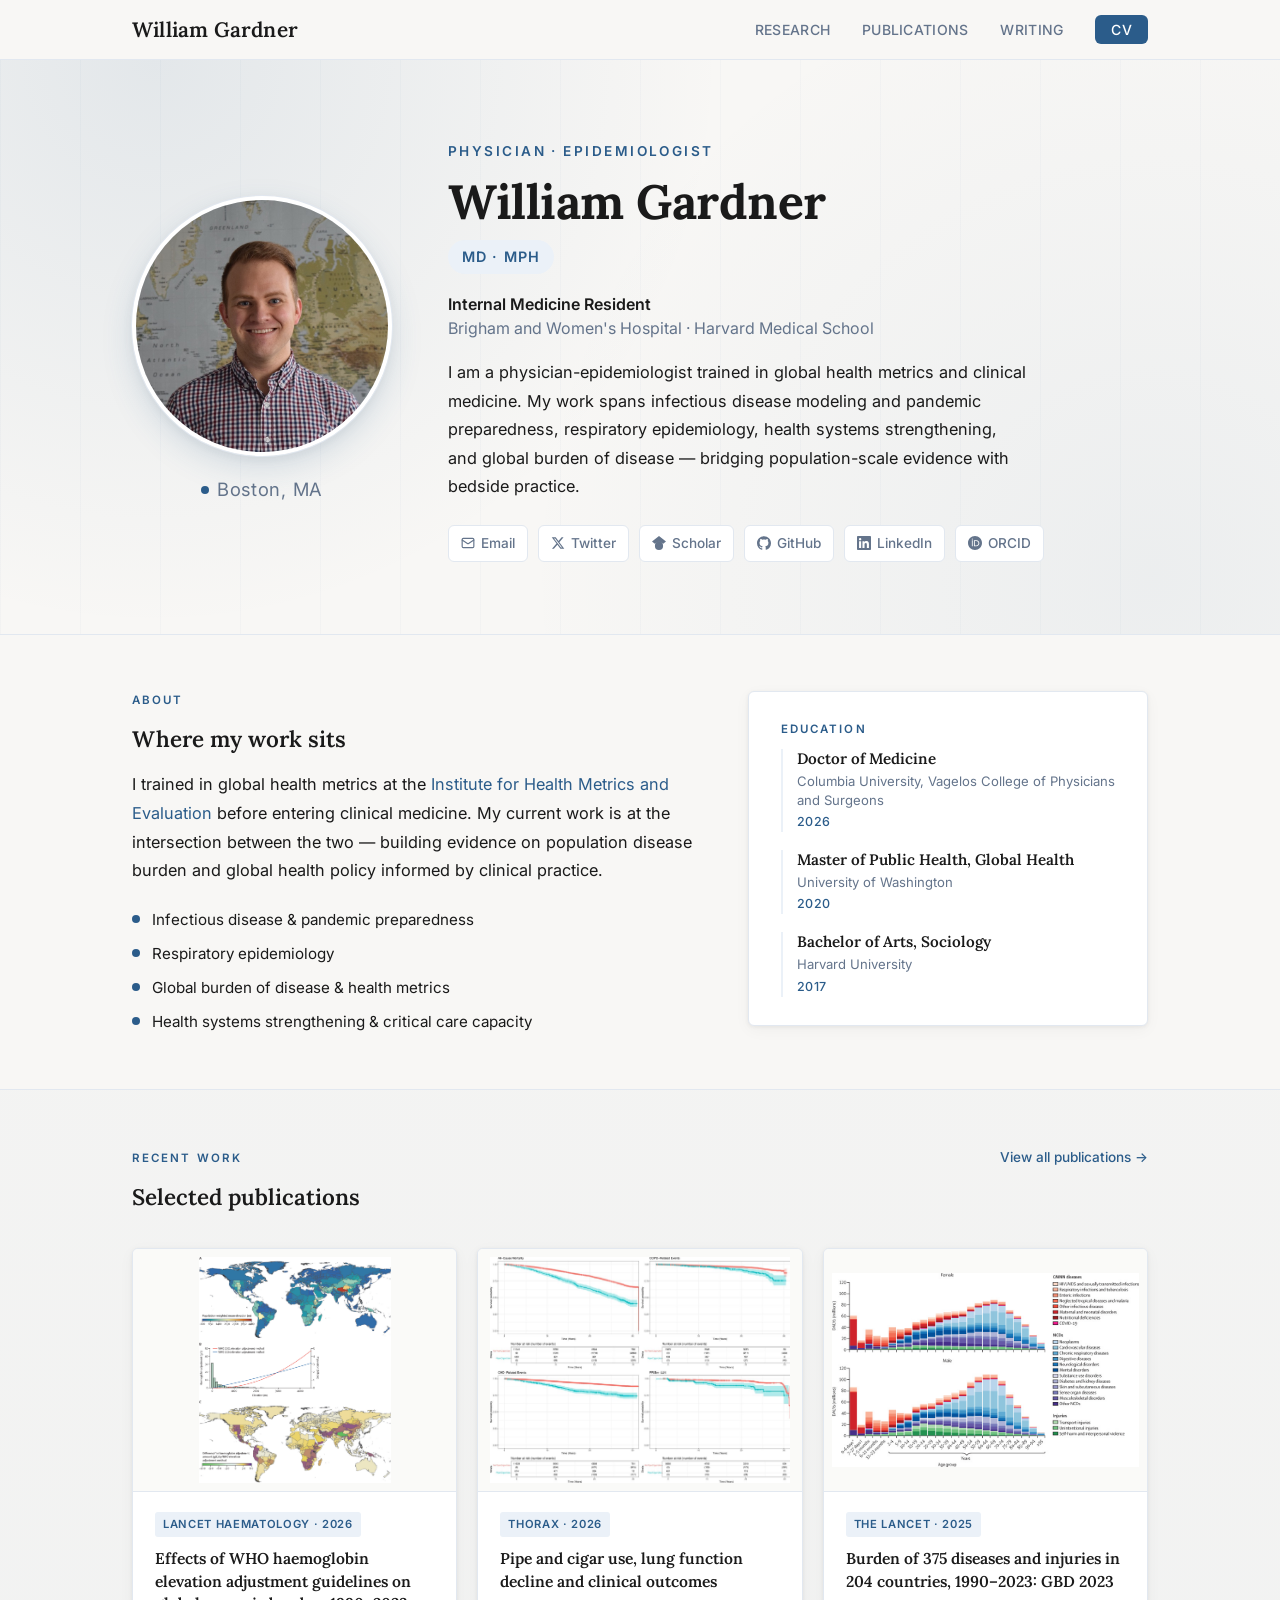
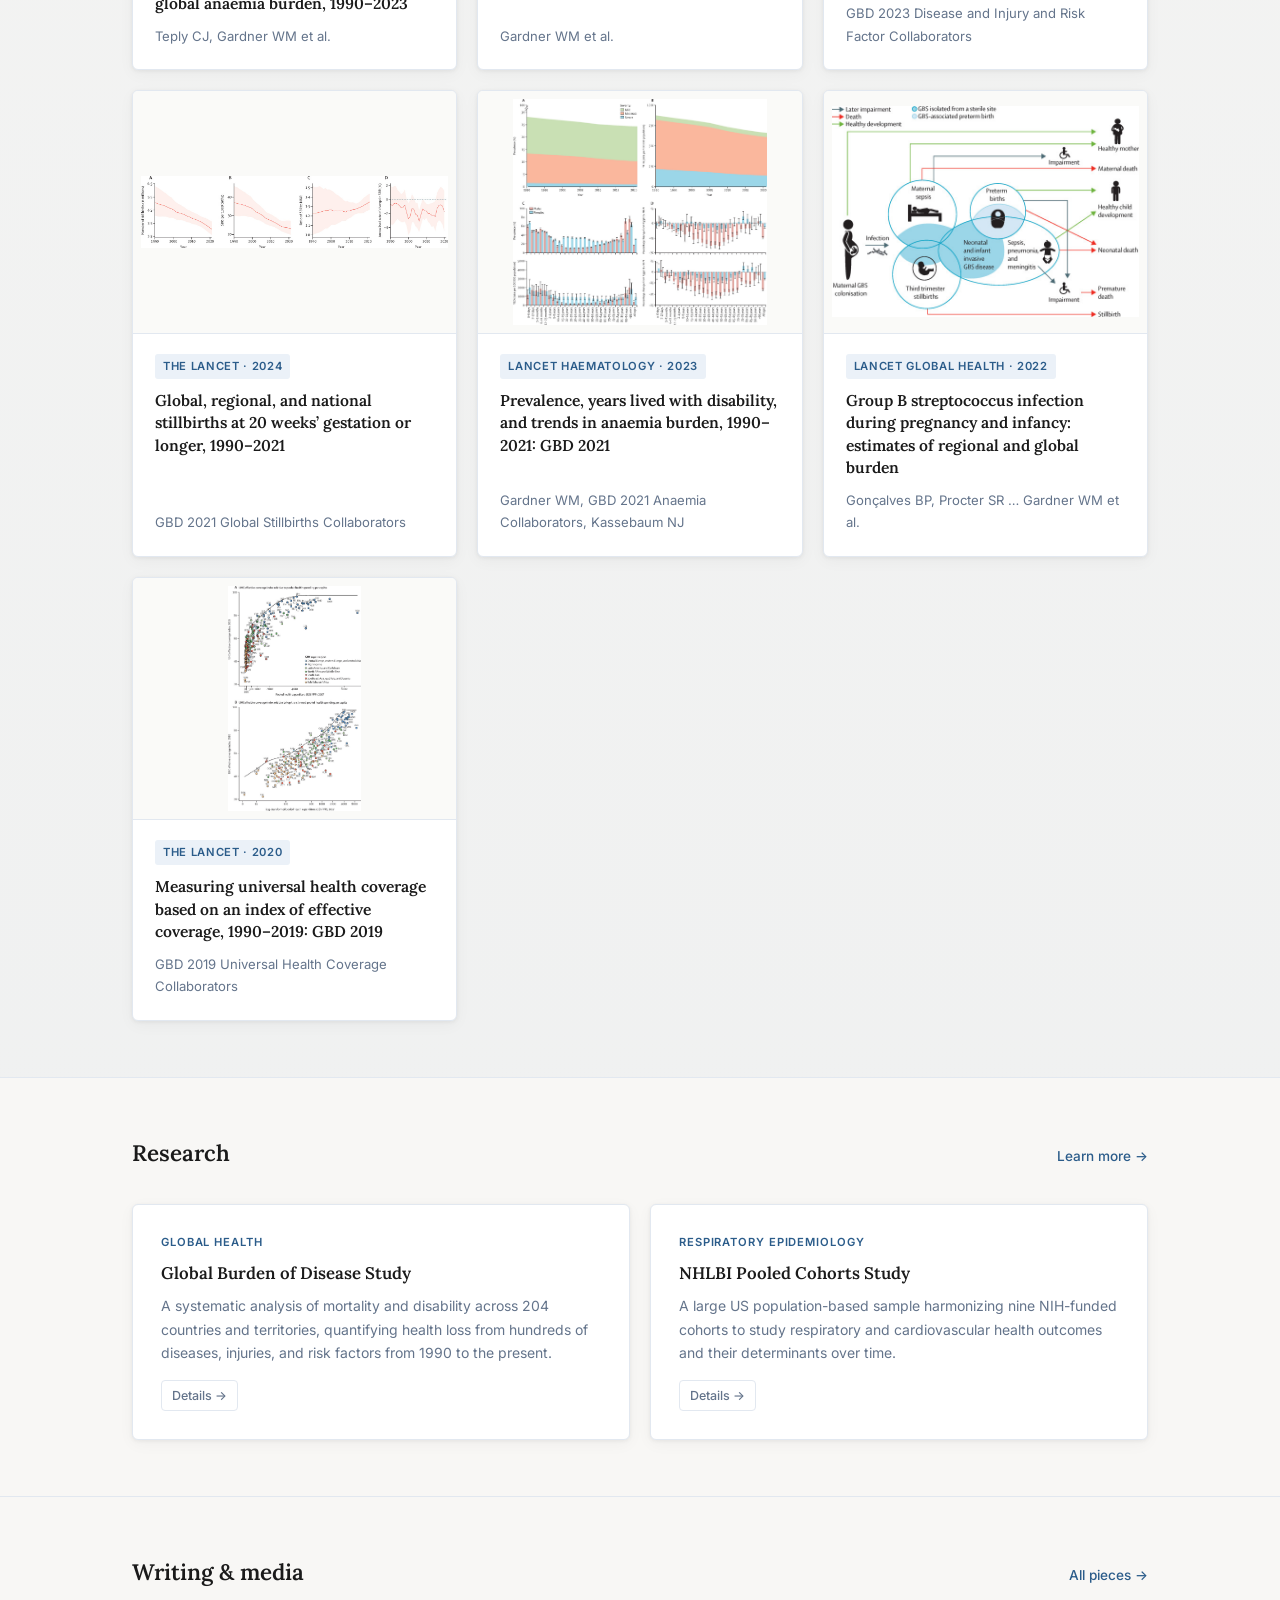
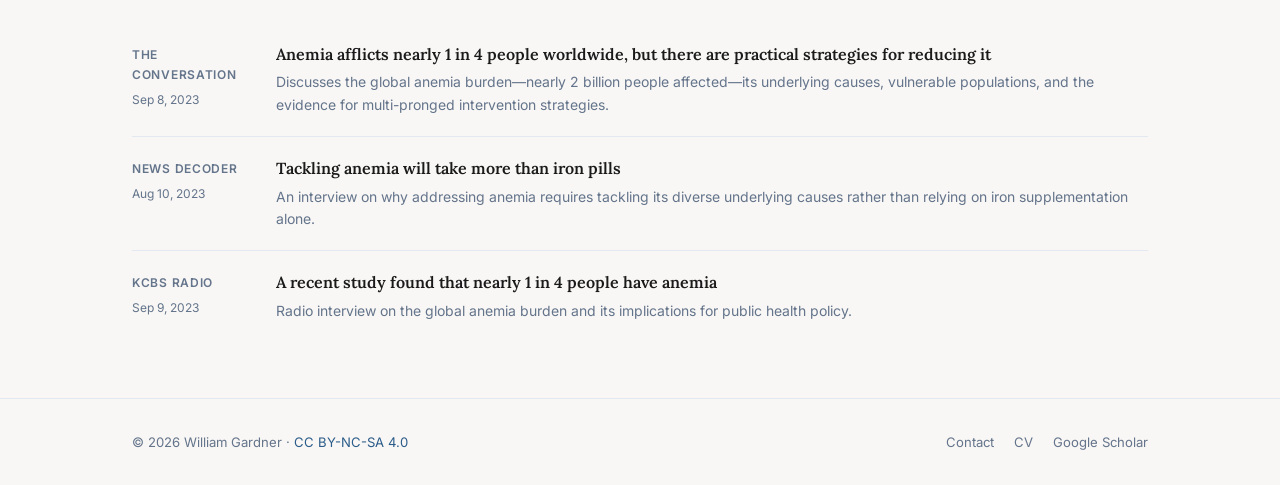
==== commit 5c5db2ff: "Add Teply (Lancet Haematology) and Khan (CHEST Critical Care); finalize CV citations publications.js" ====
--- a/index.html
+++ b/index.html
@@ -3,21 +3,22 @@
 <head>
   <meta charset="UTF-8">
   <meta name="viewport" content="width=device-width, initial-scale=1.0">
-  <title>William Gardner — MD MPH</title>
+  <title>William Gardner, MD MPH</title>
   <meta name="description" content="William Gardner is an internal medicine resident at Brigham and Women's Hospital and a physician-epidemiologist working in global health, infectious disease, and respiratory epidemiology.">
 
   <link rel="icon" type="image/svg+xml" href="assets/favicon.svg">
 
   <meta property="og:type" content="website">
+  <meta property="og:site_name" content="William Gardner">
   <meta property="og:url" content="https://willgardner.io/">
-  <meta property="og:title" content="William Gardner — MD MPH">
+  <meta property="og:title" content="William Gardner, MD MPH">
   <meta property="og:description" content="Internal medicine resident at Brigham and Women's Hospital and physician-epidemiologist working in global health, infectious disease, and respiratory epidemiology.">
   <meta property="og:image" content="https://willgardner.io/assets/photos/avatar.jpg">
 
   <meta name="twitter:card" content="summary">
   <meta name="twitter:site" content="@willmgardner">
   <meta name="twitter:creator" content="@willmgardner">
-  <meta name="twitter:title" content="William Gardner — MD MPH">
+  <meta name="twitter:title" content="William Gardner, MD MPH">
   <meta name="twitter:description" content="Internal medicine resident at Brigham and Women's Hospital and physician-epidemiologist working in global health, infectious disease, and respiratory epidemiology.">
   <meta name="twitter:image" content="https://willgardner.io/assets/photos/avatar.jpg">
 
@@ -155,6 +156,19 @@
         </div>
         <div class="pub-cards">
 
+          <a href="https://doi.org/10.1016/S2352-3026(26)00013-X" target="_blank" rel="noopener" class="pub-card-link">
+            <div class="pub-card pub-card--with-image">
+              <div class="pub-card-thumb">
+                <img src="uploads/publications/teply-implications-2026/featured.jpg" alt="" loading="lazy">
+              </div>
+              <div class="pub-card-body">
+                <span class="pub-journal-badge">Lancet Haematology &middot; 2026</span>
+                <div class="pub-card-title">Effects of WHO haemoglobin elevation adjustment guidelines on global anaemia burden, 1990&ndash;2023</div>
+                <div class="pub-card-meta">Teply CJ, Gardner WM et al.</div>
+              </div>
+            </div>
+          </a>
+
           <a href="https://doi.org/10.1136/thorax-2025-224461" target="_blank" rel="noopener" class="pub-card-link">
             <div class="pub-card pub-card--with-image">
               <div class="pub-card-thumb">
--- a/css/style.css
+++ b/css/style.css
@@ -174,7 +174,7 @@
 .page-header {
   padding: 56px 0 40px;
   border-bottom: 1px solid var(--border);
-  margin-bottom: 48px;
+  margin-bottom: 24px;
 }
 
 .page-header h1 {
@@ -1001,9 +1001,10 @@
    ============================================================ */
 
 .research-section {
-  padding: 40px 0;
+  padding: 24px 0 40px;
   border-bottom: 1px solid var(--border);
 }
+.research-section:first-of-type { padding-top: 0; }
 .research-section:last-child { border-bottom: none; }
 
 .research-banner {
@@ -1015,6 +1016,12 @@
   margin-bottom: 24px;
   display: block;
   background: #FAFAF8;
+}
+
+/* GBD banner needs a slight crop adjustment to vertically center the title text;
+   NHLBI banner uses the default center crop. */
+.research-section:first-of-type .research-banner {
+  object-position: center 45%;
 }
 
 @media (max-width: 640px) {
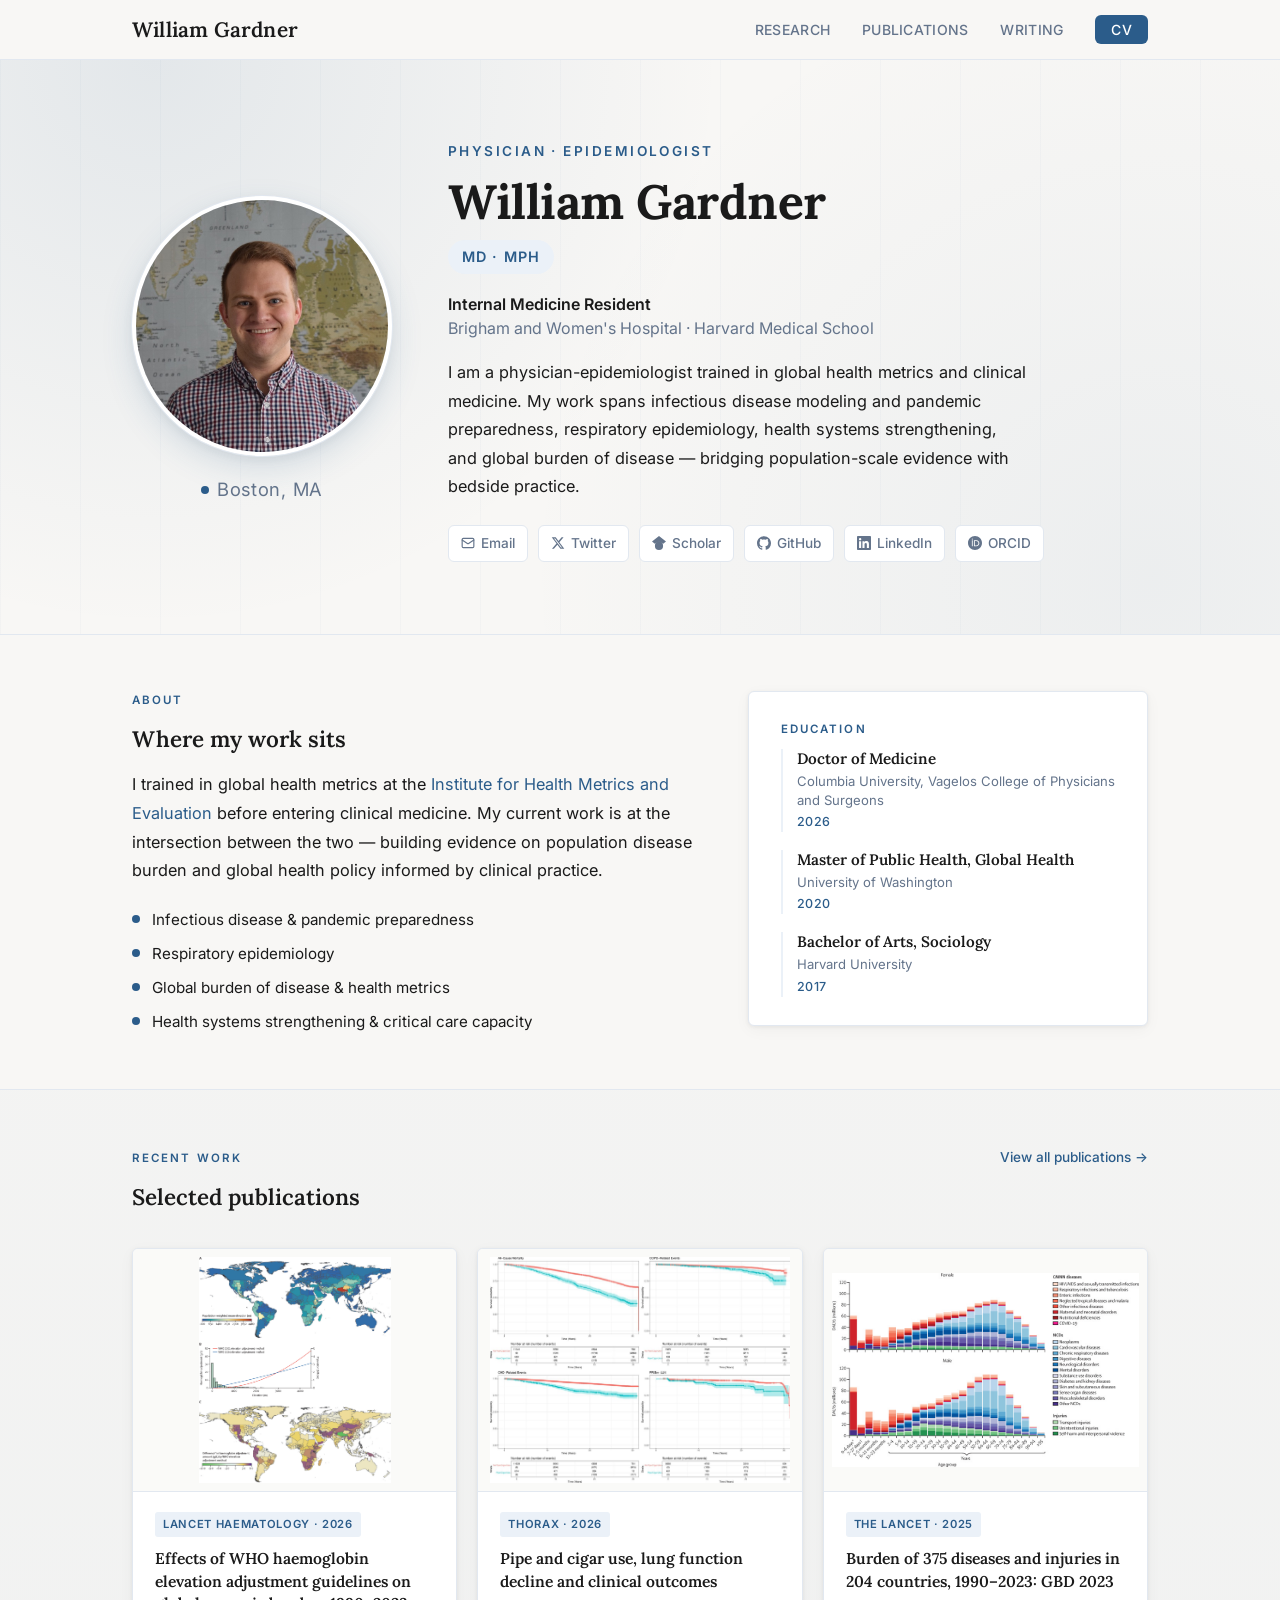
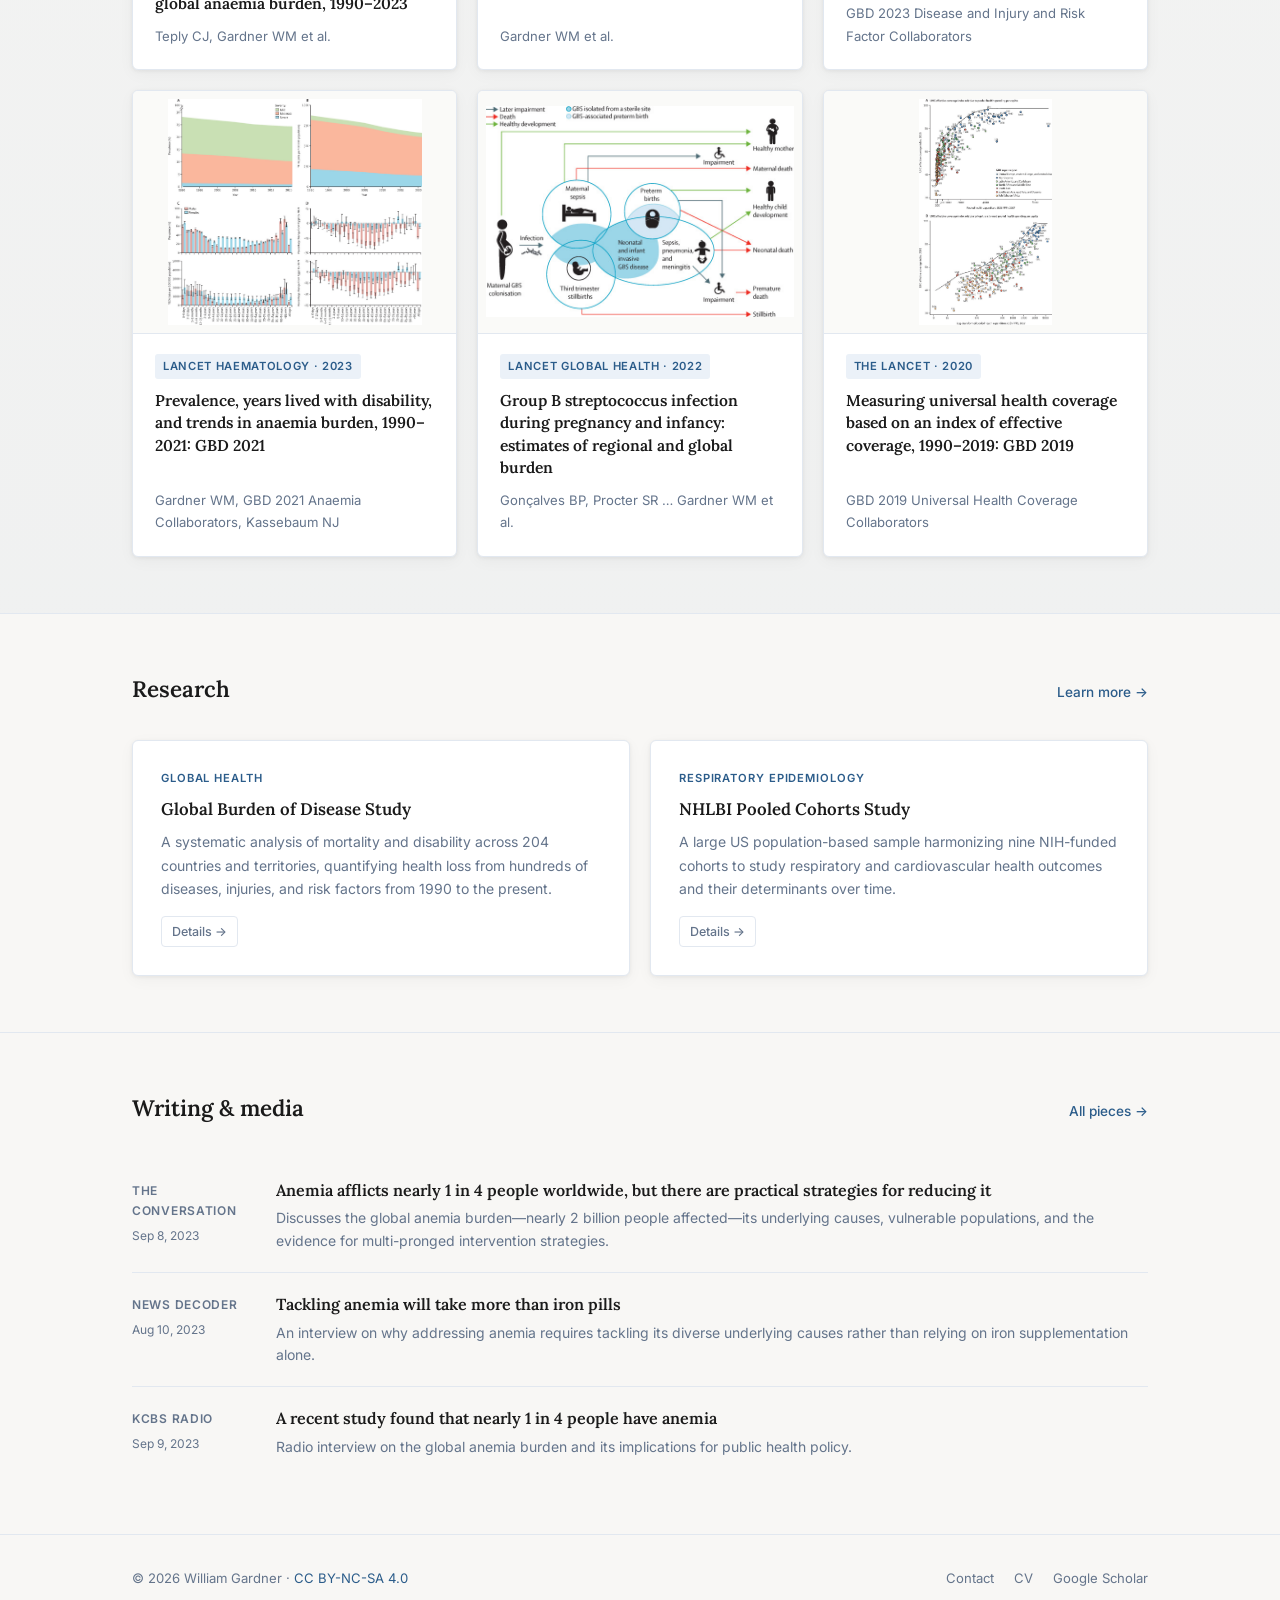
==== commit a2e4868e: "Remove stillbirths card from homepage selected publications Drops the GBD 2021 Global Stillbirths ca" ====
--- a/index.html
+++ b/index.html
@@ -195,19 +195,6 @@
             </div>
           </a>
 
-          <a href="https://doi.org/10.1016/S0140-6736(24)01925-1" target="_blank" rel="noopener" class="pub-card-link">
-            <div class="pub-card pub-card--with-image">
-              <div class="pub-card-thumb">
-                <img src="uploads/publications/comfort-global-2024/featured.jpg" alt="" loading="lazy">
-              </div>
-              <div class="pub-card-body">
-                <span class="pub-journal-badge">The Lancet &middot; 2024</span>
-                <div class="pub-card-title">Global, regional, and national stillbirths at 20 weeks&rsquo; gestation or longer, 1990&ndash;2021</div>
-                <div class="pub-card-meta">GBD 2021 Global Stillbirths Collaborators</div>
-              </div>
-            </div>
-          </a>
-
           <a href="https://doi.org/10.1016/S2352-3026(23)00160-6" target="_blank" rel="noopener" class="pub-card-link">
             <div class="pub-card pub-card--with-image">
               <div class="pub-card-thumb">
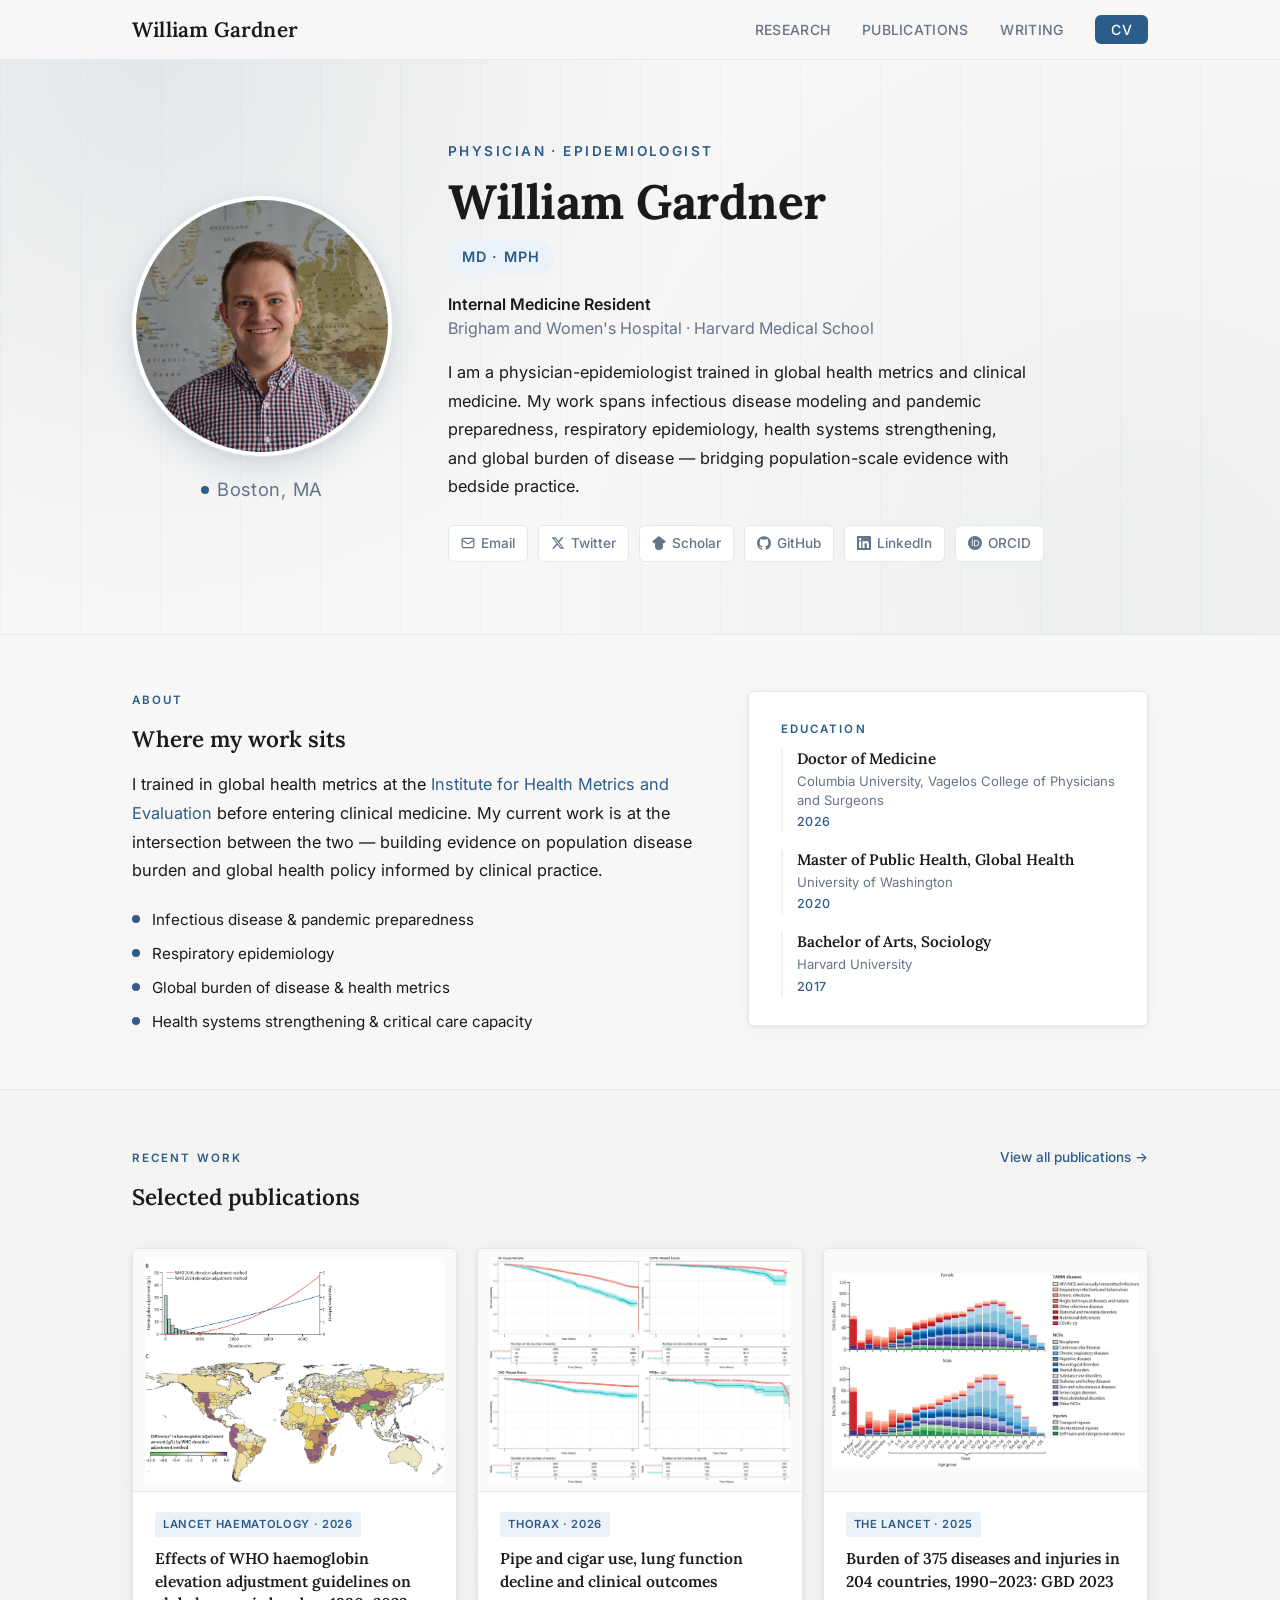
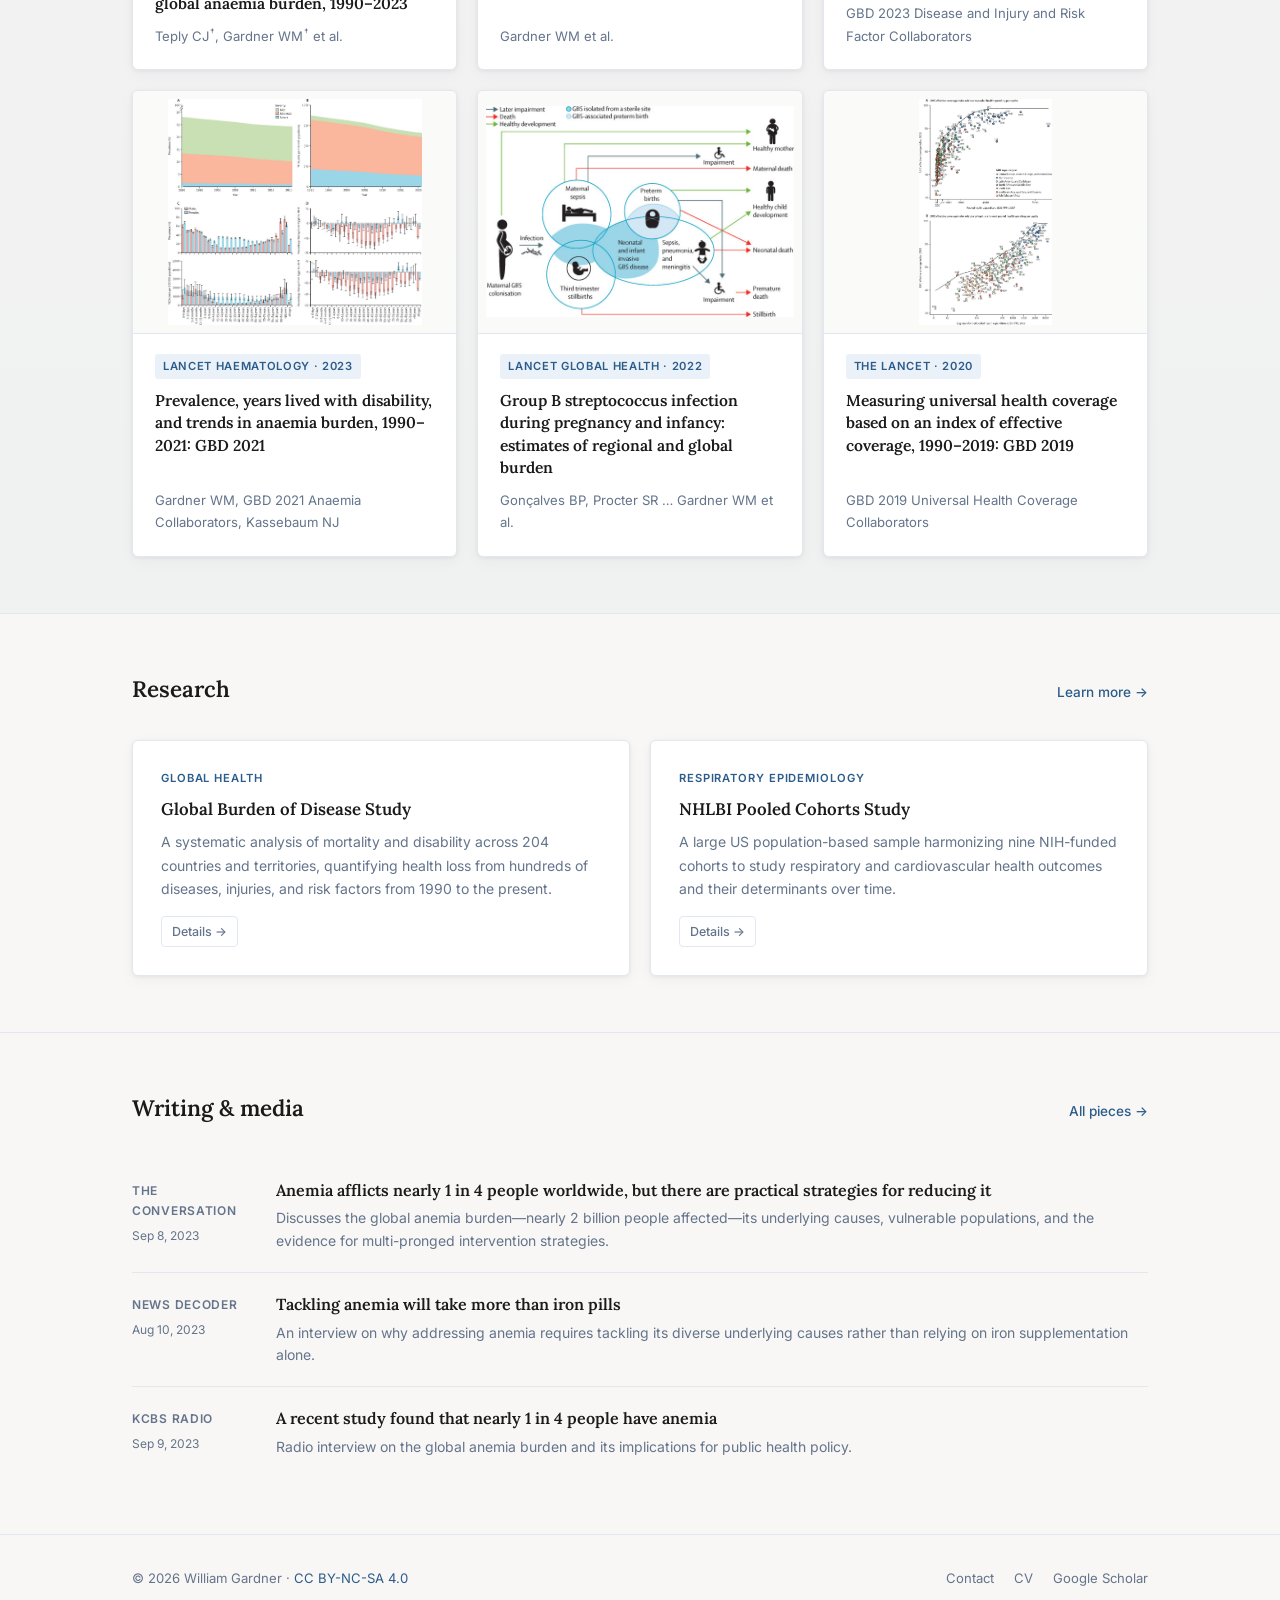
==== commit 205f1872: "Mark Teply co-first authorship; add code/data/estimates links; recrop thumbnail publications.json: a" ====
--- a/index.html
+++ b/index.html
@@ -164,7 +164,7 @@
               <div class="pub-card-body">
                 <span class="pub-journal-badge">Lancet Haematology &middot; 2026</span>
                 <div class="pub-card-title">Effects of WHO haemoglobin elevation adjustment guidelines on global anaemia burden, 1990&ndash;2023</div>
-                <div class="pub-card-meta">Teply CJ, Gardner WM et al.</div>
+                <div class="pub-card-meta">Teply CJ<sup class="author-dagger">&dagger;</sup>, Gardner WM<sup class="author-dagger">&dagger;</sup> et al.</div>
               </div>
             </div>
           </a>
--- a/css/style.css
+++ b/css/style.css
@@ -919,6 +919,22 @@
   color: var(--text);
   font-weight: 600;
 }
+.author-dagger {
+  font-size: 0.7em;
+  vertical-align: super;
+  line-height: 0;
+  margin-left: 1px;
+  color: var(--text-muted);
+}
+.pub-card-meta .author-dagger {
+  color: inherit;
+}
+.pub-footnote {
+  font-size: 0.85rem;
+  color: var(--text-muted);
+  margin: 0 0 20px;
+  font-style: italic;
+}
 
 .pub-entry-venue {
   font-size: 0.875rem;
